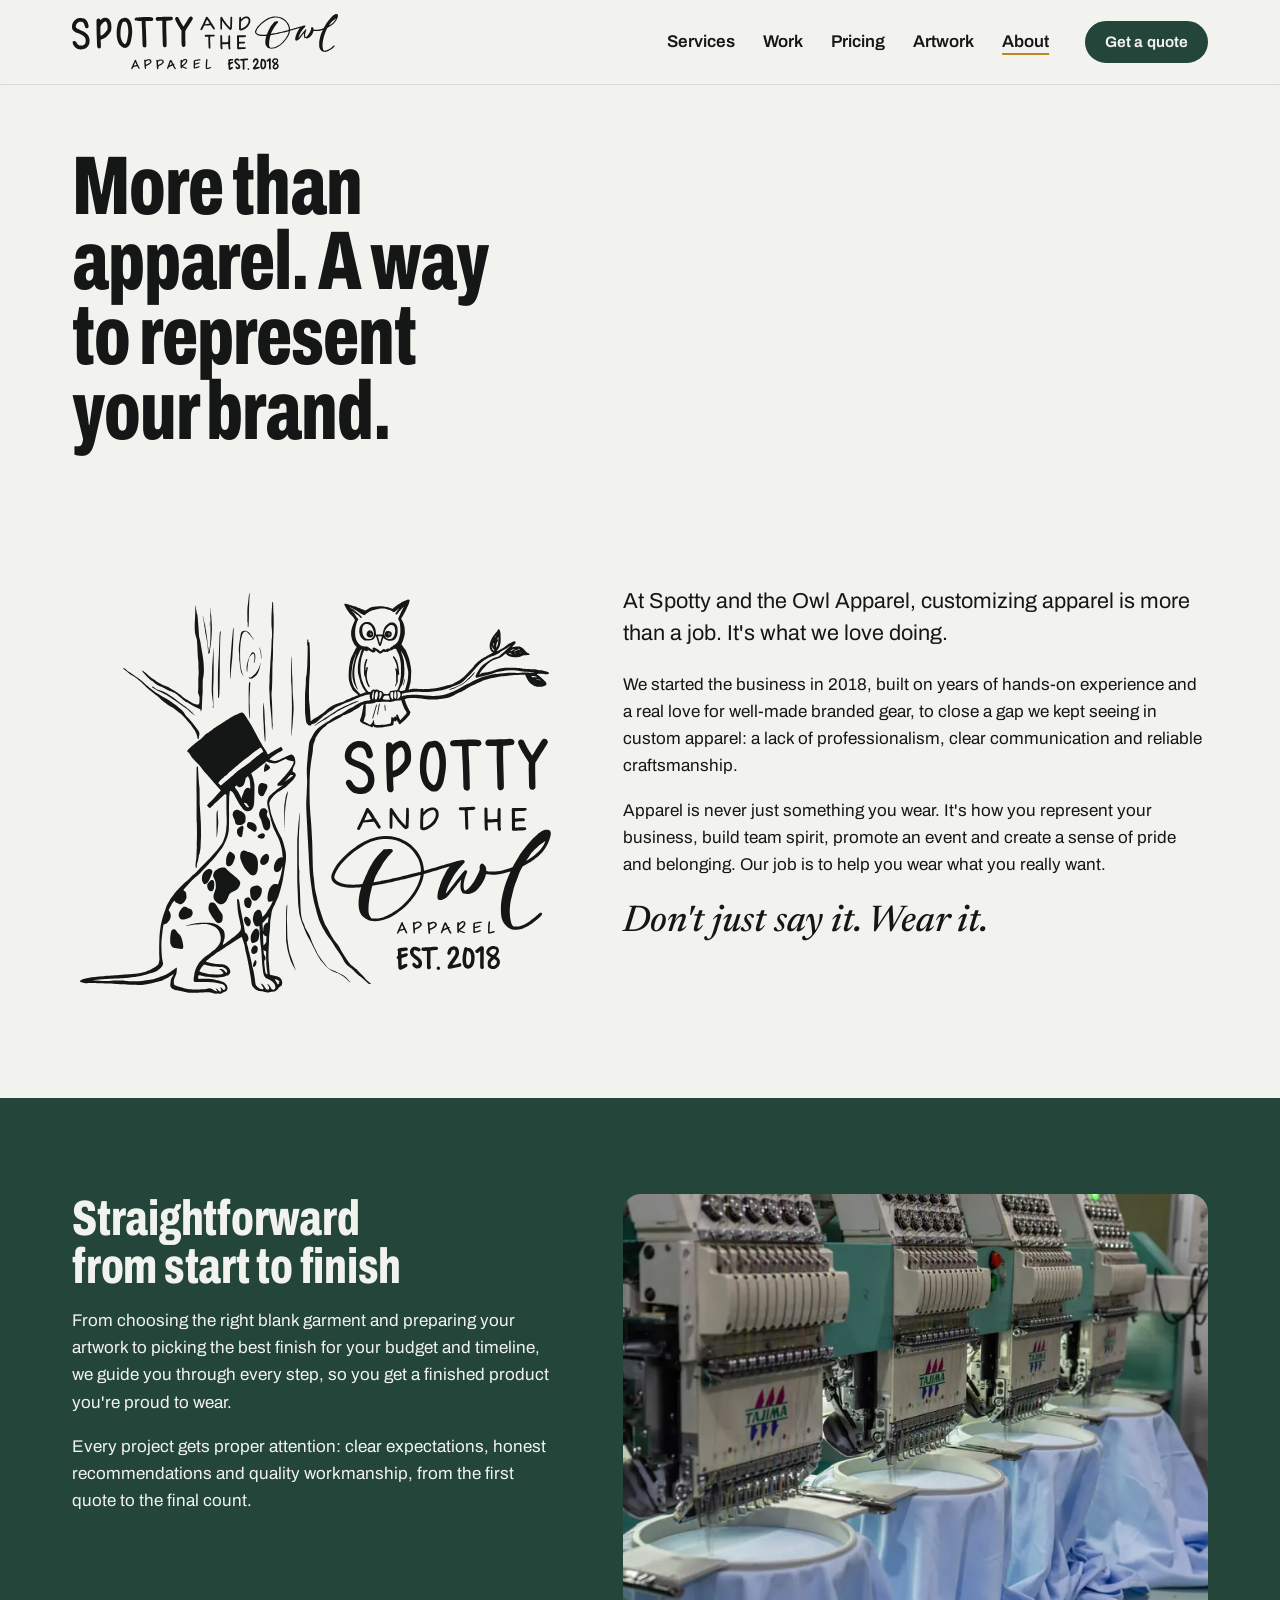
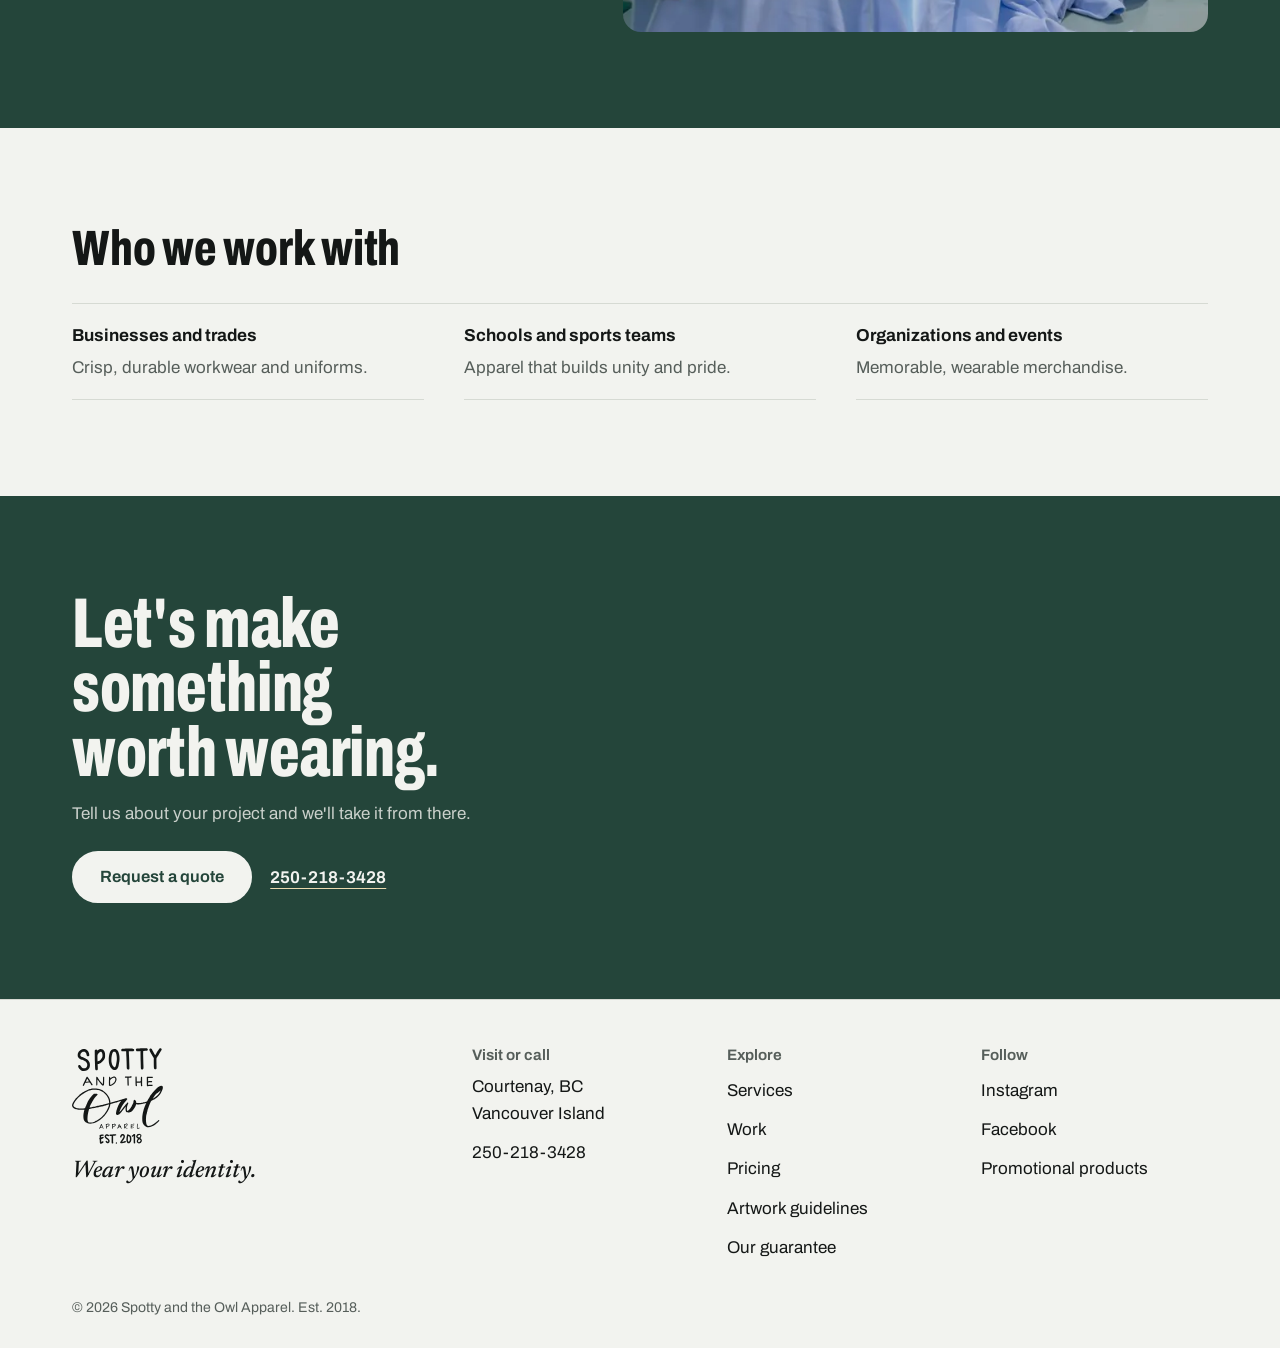
==== about.html @ 44fd43a7 "Share card image description: describe the thread cones Co-Authored-By: Claude Opus 5.5 <noreply@ant" ====
<!doctype html>
<html lang="en-CA">
  <head>
    <meta charset="utf-8" />
    <meta name="viewport" content="width=device-width, initial-scale=1, viewport-fit=cover" />
    <title>About | Spotty and the Owl Apparel</title>
    <meta
      name="description"
      content="Spotty and the Owl Apparel is a family-run custom apparel shop in Courtenay, BC, established in 2018."
    />
    <!-- Share card: what Facebook, iMessage, Slack and others show when someone shares this page.
         These addresses must be absolute (start with https://). If the domain ever changes,
         replace https://spottyandtheowlapparel.com/ everywhere with the new address. -->
    <link rel="canonical" href="https://spottyandtheowlapparel.com/about.html" />
    <meta property="og:type" content="website" />
    <meta property="og:site_name" content="Spotty and the Owl Apparel" />
    <meta property="og:title" content="About | Spotty and the Owl Apparel" />
    <meta
      property="og:description"
      content="Spotty and the Owl Apparel is a family-run custom apparel shop in Courtenay, BC, established in 2018."
    />
    <meta property="og:url" content="https://spottyandtheowlapparel.com/about.html" />
    <meta property="og:image" content="https://spottyandtheowlapparel.com/assets/share-card.jpg?v=6" />
    <meta property="og:image:width" content="1200" />
    <meta property="og:image:height" content="630" />
    <meta
      property="og:image:alt"
      content="Spotty and the Owl: Make something worth wearing. Custom apparel in Courtenay, BC. Spools of brightly coloured embroidery thread, framed in an embroidery hoop."
    />
    <meta name="twitter:card" content="summary_large_image" />
    <!-- Browser tab and home-screen icons (Dan's owl). favicon.ico is the old format some browsers and
         search engines still ask for; the SVG is sharp at any size; the PNGs are for phones. -->
    <link rel="icon" href="favicon.ico" sizes="32x32" />
    <link rel="icon" href="assets/icons/favicon.svg" type="image/svg+xml" />
    <link rel="apple-touch-icon" href="assets/icons/apple-touch-icon.png" />
    <link rel="manifest" href="site.webmanifest" />
    <meta name="theme-color" content="#F2F3EF" media="(prefers-color-scheme: light)" />
    <meta name="theme-color" content="#101916" media="(prefers-color-scheme: dark)" />
    <link rel="preload" href="assets/fonts/archivo.woff2" as="font" type="font/woff2" crossorigin />
    <link rel="stylesheet" href="css/style.css" />
    <script src="js/config.js" defer></script>
    <script src="js/main.js" defer></script>
  </head>
  <body data-page="about">
    <a class="skip" href="#main">Skip to content</a>

    <!-- Top bar: logo, and on wide screens the full navigation -->
    <header class="topbar">
      <div class="wrap topbar-in">
        <a class="brand" href="index.html" aria-label="Spotty and the Owl Apparel, home">
          <span class="brand-mark logo logo-lockup"></span>
        </a>
        <nav class="topnav" aria-label="Main">
          <a href="services.html">Services</a>
          <a href="work.html">Work</a>
          <a href="pricing.html">Pricing</a>
          <a href="artwork.html">Artwork</a>
          <a href="about.html" aria-current="page">About</a>
        </nav>
        <a class="btn btn-sm topbar-cta" href="quote.html">Get a quote</a>
      </div>
    </header>

    <main id="main" tabindex="-1">
      <section class="wrap page-head">
        <h1 class="display">More than apparel. A way to represent your brand.</h1>
      </section>

      <section class="wrap block split about-intro">
        <div
          class="about-logo"
          role="img"
          aria-label="The Spotty and the Owl logo: a Dalmatian in a top hat looking up at an owl on a branch"
        >
          <span class="logo logo-full"></span>
        </div>
        <div class="prose">
          <p class="lede">
            At Spotty and the Owl Apparel, customizing apparel is more than a job. It's what we love doing.
          </p>
          <p>
            We started the business in 2018, built on years of hands-on experience and a real love for well-made branded
            gear, to close a gap we kept seeing in custom apparel: a lack of professionalism, clear communication and
            reliable craftsmanship.
          </p>
          <p>
            Apparel is never just something you wear. It's how you represent your business, build team spirit, promote
            an event and create a sense of pride and belonging. Our job is to help you wear what you really want.
          </p>
          <blockquote class="say">Don't just say it. Wear it.</blockquote>
        </div>
      </section>

      <section class="band" aria-labelledby="start-h">
        <div class="wrap block split">
          <div>
            <h2 id="start-h">Straightforward from start to finish</h2>
            <p>
              From choosing the right blank garment and preparing your artwork to picking the best finish for your
              budget and timeline, we guide you through every step, so you get a finished product you're proud to wear.
            </p>
            <p>
              Every project gets proper attention: clear expectations, honest recommendations and quality workmanship,
              from the first quote to the final count.
            </p>
          </div>
          <div class="band-img">
            <img
              class=""
              src="assets/img/tajima-four-head-800.webp"
              srcset="assets/img/tajima-four-head-800.webp 800w, assets/img/tajima-four-head-1600.webp 1600w"
              sizes="(min-width: 760px) 45vw, 100vw"
              alt="A four-head Tajima embroidery machine stitching light blue shirts"
              loading="lazy"
              decoding="async"
            />
          </div>
        </div>
      </section>

      <section class="wrap block" aria-labelledby="for-h">
        <div class="head"><h2 id="for-h">Who we work with</h2></div>
        <dl class="reasons reasons-3">
          <div>
            <dt>Businesses and trades</dt>
            <dd>Crisp, durable workwear and uniforms.</dd>
          </div>
          <div>
            <dt>Schools and sports teams</dt>
            <dd>Apparel that builds unity and pride.</dd>
          </div>
          <div>
            <dt>Organizations and events</dt>
            <dd>Memorable, wearable merchandise.</dd>
          </div>
        </dl>
      </section>

      <section class="cta">
        <div class="wrap cta-in">
          <h2>Let's make something worth wearing.</h2>
          <p>Tell us about your project and we'll take it from there.</p>
          <div class="actions">
            <a class="btn btn-light" href="quote.html">Request a quote</a>
            <a class="cta-phone" href="tel:+12502183428">250-218-3428</a>
          </div>
          <span class="cta-logo logo logo-full" aria-hidden="true"></span>
        </div>
      </section>
    </main>

    <footer class="footer">
      <div class="wrap footer-in">
        <div class="footer-brand">
          <span class="footer-logo logo logo-wordmark"></span>
          <p class="say">Wear your identity.</p>
        </div>
        <div class="footer-cols">
          <div>
            <h2>Visit or call</h2>
            <p>Courtenay, BC<br />Vancouver Island</p>
            <p><a class="" href="tel:+12502183428">250-218-3428</a></p>
          </div>
          <div>
            <h2>Explore</h2>
            <ul>
              <li><a href="services.html">Services</a></li>
              <li><a href="work.html">Work</a></li>
              <li><a href="pricing.html">Pricing</a></li>
              <li><a href="artwork.html">Artwork guidelines</a></li>
              <li><a href="guarantee.html">Our guarantee</a></li>
            </ul>
          </div>
          <div>
            <h2>Follow</h2>
            <ul>
              <li>
                <a href="https://www.instagram.com/spottyandtheowl_apparel/" target="_blank" rel="noopener"
                  >Instagram</a
                >
              </li>
              <li><a href="https://www.facebook.com/spottyandtheowl" target="_blank" rel="noopener">Facebook</a></li>
              <li>
                <a href="https://www.spottyandtheowlpromotional.com/" target="_blank" rel="noopener"
                  >Promotional products</a
                >
              </li>
            </ul>
          </div>
        </div>
        <p class="footer-small">&copy; <span data-year>2026</span> Spotty and the Owl Apparel. Est. 2018.</p>
      </div>
    </footer>

    <!-- Bottom dock for phones: always within thumb reach -->
    <div class="dock">
      <button class="dock-menu" id="menu-open" type="button" aria-expanded="false" aria-controls="sheet">
        <span class="dock-bars" aria-hidden="true"><i></i><i></i></span>Menu
      </button>
      <a class="btn dock-cta" href="quote.html">Get a quote</a>
    </div>

    <!-- Phone menu sheet -->
    <div class="sheet" id="sheet" hidden>
      <div class="sheet-scrim" data-close></div>
      <nav class="sheet-panel" aria-label="Menu">
        <a href="index.html">Home</a>
        <a href="services.html">Services</a>
        <a href="work.html">Work</a>
        <a href="pricing.html">Pricing</a>
        <a href="artwork.html">Artwork</a>
        <a href="about.html" aria-current="page">About</a>
        <a href="guarantee.html">Our guarantee</a>
        <button class="sheet-close" type="button" data-close>Close menu</button>
      </nav>
    </div>
  </body>
</html>
---- css/style.css ----
/* ==========================================================================
   style.css — Spotty and the Owl Apparel

   Contents
   1. Fonts
   2. Colours (light and dark)
   3. Base
   4. Type
   5. Buttons and links
   6. Top bar, dock and menu sheet
   7. Hero and the embroidery hoop
   8. Home sections
   9. Inner pages (services, work, pricing, artwork, about, policies)
   9b. Price estimator
   10. Quote form
   11. Call to action and footer
   12. Viewer
   13. Wider screens
   14. Reduced motion
   ========================================================================== */

/* 1. Fonts ---------------------------------------------------------------- */

@font-face {
  font-family: "Archivo";
  src: url("../assets/fonts/archivo.woff2") format("woff2");
  font-weight: 100 900;
  font-stretch: 62% 125%;
  font-display: swap;
}
@font-face {
  font-family: "Newsreader";
  src: url("../assets/fonts/newsreader.woff2") format("woff2");
  font-weight: 200 800;
  font-display: swap;
}
@font-face {
  font-family: "Newsreader";
  src: url("../assets/fonts/newsreader-italic.woff2") format("woff2");
  font-weight: 200 800;
  font-style: italic;
  font-display: swap;
}

/* 2. Colours ---------------------------------------------------------------- */

:root {
  --bone: #F2F3EF;        /* page: the Dalmatian's coat */
  --paper: #FBFBF9;       /* raised surfaces */
  --ink: #141716;         /* text, spots, the logo */
  --muted: #565E5A;       /* secondary text */
  --fog: #D6DAD3;         /* lines and borders */
  --spruce: #24453A;      /* island forest: bands and buttons */
  --spruce-ink: #F2F3EF;  /* text on spruce */
  --gold: #B8891F;        /* thread gold: the running stitch, small accents */
  --gold-soft: #E9D9AE;
  --on-spruce-gold: #E9D9AE; /* gold text on the green panels: light in both themes */
  --focus: #B8891F;
  --shadow: 0 1px 0 rgba(20, 23, 22, .06), 0 10px 30px -18px rgba(20, 23, 22, .45);
  color-scheme: light;
}

@media (prefers-color-scheme: dark) {
  :root:not([data-theme="light"]) {
    --bone: #101916;
    --paper: #16231F;
    --ink: #ECEEE8;
    --muted: #A3ADA7;
    --fog: #2A3933;
    --spruce: #2D5547;
    --spruce-ink: #F2F3EF;
    --gold: #D8AE47;
    --gold-soft: #3B3420;
    --focus: #D8AE47;
    --shadow: 0 1px 0 rgba(0, 0, 0, .3), 0 14px 34px -18px rgba(0, 0, 0, .9);
    color-scheme: dark;
  }
}
:root[data-theme="dark"] {
  --bone: #101916; --paper: #16231F; --ink: #ECEEE8; --muted: #A3ADA7; --fog: #2A3933;
  --spruce: #2D5547; --spruce-ink: #F2F3EF; --gold: #D8AE47; --gold-soft: #3B3420; --focus: #D8AE47;
  --shadow: 0 1px 0 rgba(0, 0, 0, .3), 0 14px 34px -18px rgba(0, 0, 0, .9);
  color-scheme: dark;
}

/* 3. Base ------------------------------------------------------------------- */

*, *::before, *::after { box-sizing: border-box; }
html {
  -webkit-text-size-adjust: 100%; scroll-padding-top: 88px;
  /* Never scroll sideways. iPhone Safari pans the whole page left and right unless the page root
     (html) is told not to, not just the body. "clip" stops it without breaking the sticky top bar. */
  overflow-x: clip;
}
@supports not (overflow: clip) {        /* older iPhones (before iOS 16) don't know "clip" */
  html, body { overflow-x: hidden; }
}
body {
  margin: 0;
  background: var(--bone);
  color: var(--ink);
  font: 400 1.0625rem/1.6 "Archivo", system-ui, sans-serif;
  font-stretch: 100%;
  overflow-x: clip;
  padding-bottom: calc(104px + env(safe-area-inset-bottom));  /* room for the phone dock, plus breathing space */
}
img, video, svg { display: block; max-width: 100%; }
[hidden] { display: none !important; }  /* hidden always wins over a display rule */
img { height: auto; }
button, input, textarea, select { font: inherit; color: inherit; }
:focus-visible { outline: 3px solid var(--focus); outline-offset: 3px; border-radius: 4px; }
main:focus { outline: none; }

.wrap {
  width: 100%; max-width: 1200px; margin-inline: auto;
  /* side gutter that also clears a phone notch held sideways */
  padding-left: max(20px, env(safe-area-inset-left, 0px));
  padding-right: max(20px, env(safe-area-inset-right, 0px));
}
.block { padding-block: 64px; }
.sr { position: absolute; width: 1px; height: 1px; overflow: hidden; clip: rect(0 0 0 0); white-space: nowrap; }
.skip { position: absolute; left: 12px; top: -60px; z-index: 50; background: var(--ink); color: var(--bone); padding: 10px 14px; border-radius: 8px; }
.skip:focus { top: 12px; }

/* 4. Type ------------------------------------------------------------------- */

h1, h2, h3 { margin: 0; color: var(--ink); text-wrap: balance; }
.display {
  font-size: clamp(2.9rem, 12.5vw, 6rem);
  font-weight: 800;
  font-stretch: 66%;
  line-height: .9;
  letter-spacing: -.012em;
}
h2 {
  font-size: clamp(2rem, 7.4vw, 3.1rem);
  font-weight: 780;
  font-stretch: 70%;
  line-height: .98;
  letter-spacing: -.005em;
}
h3 { font-size: 1.0625rem; font-weight: 680; margin: 28px 0 10px; }
p { margin: 0 0 1em; max-width: 64ch; }
.lede { font-size: clamp(1.15rem, 3.6vw, 1.35rem); line-height: 1.5; color: var(--ink); max-width: 38ch; }
.note { font-size: .95rem; color: var(--muted); }
.say {
  margin: 24px 0 0;
  font: italic 500 clamp(1.6rem, 5.6vw, 2.3rem)/1.15 "Newsreader", Georgia, serif;
  color: var(--ink);
}
.prose p { max-width: 62ch; }

/* Dalmatian spot bullets: each bullet is a slightly different irregular spot. */
.spots { list-style: none; margin: 0; padding: 0; display: grid; gap: 10px; }
.spots li { position: relative; padding-left: 26px; max-width: 60ch; }
.spots li::before {
  content: ""; position: absolute; left: 2px; top: .5em; width: 11px; height: 10px;
  background: var(--ink);
  border-radius: 58% 42% 55% 45% / 52% 60% 40% 48%;
  transform: rotate(-12deg);
}
.spots li:nth-child(3n+2)::before { width: 9px; height: 11px; border-radius: 45% 55% 40% 60% / 60% 45% 55% 40%; transform: rotate(18deg); }
.spots li:nth-child(3n)::before { width: 12px; height: 9px; border-radius: 62% 38% 50% 50% / 45% 55% 45% 55%; transform: rotate(6deg); }

/* 5. Buttons and links ------------------------------------------------------ */

.btn {
  display: inline-flex; align-items: center; justify-content: center;
  min-height: 52px; padding: 0 26px;
  border-radius: 999px; border: 2px solid var(--spruce);
  background: var(--spruce); color: var(--spruce-ink);
  font-weight: 650; font-size: 1.02rem; text-decoration: none; letter-spacing: .005em;
  cursor: pointer; transition: background .15s, border-color .15s, color .15s;
}
.btn:hover { background: color-mix(in srgb, var(--spruce) 86%, #000); border-color: color-mix(in srgb, var(--spruce) 86%, #000); }
.btn-quiet { background: transparent; color: var(--ink); border-color: var(--ink); }
.btn-quiet:hover { background: var(--ink); color: var(--bone); border-color: var(--ink); }
.btn-light { background: var(--bone); color: var(--spruce); border-color: var(--bone); }
:root .btn-light { background: #F2F3EF; color: #24453A; border-color: #F2F3EF; }
.btn-light:hover { background: #fff; border-color: #fff; }
.btn-sm { min-height: 42px; padding: 0 18px; font-size: .95rem; }
.btn-wide { width: 100%; }
.actions { display: flex; flex-wrap: wrap; gap: 12px; align-items: center; }

a { color: inherit; text-decoration-thickness: 1px; text-underline-offset: 3px; }
.link { font-weight: 650; text-decoration: underline; text-decoration-color: var(--gold); text-decoration-thickness: 2px; text-underline-offset: 5px; }

/* 6. Top bar, dock and menu sheet ------------------------------------------ */

.topbar {
  position: sticky; top: env(safe-area-inset-top, 0px); z-index: 20;
  background: color-mix(in srgb, var(--bone) 92%, transparent);
  backdrop-filter: saturate(1.2) blur(10px);
  -webkit-backdrop-filter: saturate(1.2) blur(10px);
  border-bottom: 1px solid var(--fog);
}
.topbar-in { display: flex; align-items: center; gap: 24px; min-height: 72px; }
.brand { display: block; color: var(--ink); }
/* The logo: the SVG file is used as a stencil (mask) and filled with the text colour,
   so it's black in light mode and white in dark mode from one file. */
.logo {
  display: block; background: currentColor;
  -webkit-mask: center / contain no-repeat; mask: center / contain no-repeat;
}
.logo-wordmark { -webkit-mask-image: url("../assets/logo/wordmark.svg"); mask-image: url("../assets/logo/wordmark.svg"); aspect-ratio: 1266 / 1332; }
/* Top bar: Dan's wordmark set side to side (SPOTTY AND THE Owl, with APPAREL EST. 2018 below),
   which reads far larger than the stacked version at the same height. */
.logo-lockup { -webkit-mask-image: url("../assets/logo/wordmark-horizontal.svg"); mask-image: url("../assets/logo/wordmark-horizontal.svg"); aspect-ratio: 3858 / 812; }
.logo-full { -webkit-mask-image: url("../assets/logo/logo-full.svg"); mask-image: url("../assets/logo/logo-full.svg"); aspect-ratio: 3352 / 2854; }
.brand-mark { height: 48px; }
.topnav, .topbar-cta { display: none; }

.dock {
  position: fixed; z-index: 30;
  left: calc(12px + env(safe-area-inset-left, 0px)); right: calc(12px + env(safe-area-inset-right, 0px));
  bottom: calc(12px + env(safe-area-inset-bottom));
  display: grid; grid-template-columns: auto 1fr; gap: 8px;
  padding: 8px; border-radius: 999px;
  background: color-mix(in srgb, var(--paper) 94%, transparent);
  backdrop-filter: blur(12px); -webkit-backdrop-filter: blur(12px);
  border: 1px solid var(--fog);
  box-shadow: var(--shadow);
}
.dock-menu {
  display: inline-flex; align-items: center; gap: 10px;
  min-height: 52px; padding: 0 22px 0 18px; border-radius: 999px;
  border: 0; background: transparent; font-weight: 650; cursor: pointer;
}
.dock-bars { display: grid; gap: 5px; width: 18px; }
.dock-bars i { display: block; height: 2px; background: currentColor; border-radius: 2px; }
.dock-bars i:last-child { width: 12px; }
.dock-cta { min-height: 52px; }

.sheet { position: fixed; inset: 0; z-index: 40; }
.sheet-scrim { position: absolute; inset: 0; background: rgba(10, 14, 12, .45); opacity: 0; transition: opacity .2s; }
.sheet-panel {
  position: absolute; left: 0; right: 0; bottom: 0;
  display: grid; padding: 18px 16px calc(18px + env(safe-area-inset-bottom));
  background: var(--paper); border-radius: 22px 22px 0 0;
  transform: translateY(100%); transition: transform .22s ease-out;
}
.sheet.open .sheet-scrim { opacity: 1; }
.sheet.open .sheet-panel { transform: none; }
.sheet-panel a {
  padding: 13px 8px; text-decoration: none;
  font-size: 1.6rem; font-weight: 760; font-stretch: 72%; line-height: 1.1;
  border-bottom: 1px solid var(--fog);
}
.sheet-panel a[aria-current="page"] { color: var(--spruce); }
@media (prefers-color-scheme: dark) { :root:not([data-theme="light"]) .sheet-panel a[aria-current="page"] { color: var(--gold); } }
.sheet-close { margin-top: 14px; min-height: 52px; border-radius: 999px; border: 2px solid var(--ink); background: transparent; font-weight: 650; cursor: pointer; }

/* 7. Hero and the embroidery hoop ------------------------------------------- */

.hero {
  display: grid; gap: 26px;
  grid-template-areas: "title" "hoop" "body";
  padding-block: 28px 56px;
}
.hero-text { display: contents; }
.hero .display { grid-area: title; }
.hero .hoop { grid-area: hoop; }
.hero .lede, .hero .actions, .hero-place { grid-column: 1; }
.hero .lede { grid-row: 3; margin: 0; }
.hero .actions { grid-row: 4; }
.hero-place { grid-row: 5; margin: 0; font-size: .95rem; color: var(--muted); }

.hoop { position: relative; width: min(100%, 520px); aspect-ratio: 1; margin-inline: auto; }
.hoop-video {
  position: absolute; inset: 11%;
  width: 78%; height: 78%; object-fit: cover;
  border-radius: 50%; background: var(--fog);
}
.hoop-frame { position: absolute; inset: 0; width: 100%; height: 100%; overflow: visible; }
.hoop-ring { fill: none; stroke: var(--ink); stroke-width: 7; }
.hoop-clasp rect { fill: var(--ink); }
.hoop-stitch {
  fill: none; stroke: var(--gold); stroke-width: 3.2; stroke-linecap: round;
  stroke-dasharray: 9 7;
}
/* The one moment of motion: the running stitch sews itself around the hoop. */
.sew-mask { stroke-dasharray: 1; stroke-dashoffset: 1; animation: sew 2.4s .3s cubic-bezier(.45, .05, .25, 1) forwards; }
@keyframes sew { to { stroke-dashoffset: 0; } }

/* 8. Home sections ----------------------------------------------------------- */

.head { display: grid; gap: 14px; margin-bottom: 30px; }
.head p { margin: 0; color: var(--muted); max-width: 56ch; }
.head-row { display: flex; align-items: end; justify-content: space-between; gap: 16px; }

.methods { list-style: none; margin: 0; padding: 0; display: grid; border-top: 1px solid var(--fog); }
.methods li { border-bottom: 1px solid var(--fog); }
.method { display: grid; grid-template-columns: 84px 1fr; gap: 16px; align-items: center; padding: 14px 0; text-decoration: none; }
.method-img { aspect-ratio: 1; border-radius: 50%; overflow: hidden; background: var(--fog); }
.method-img img { width: 100%; height: 100%; object-fit: cover; }
.method-text { display: grid; gap: 2px; }
.method-text strong { font-size: 1.45rem; font-weight: 760; font-stretch: 72%; line-height: 1.1; }
.method-text span { color: var(--muted); font-size: .98rem; }
.method:hover strong { text-decoration: underline; text-decoration-color: var(--gold); text-decoration-thickness: 2px; text-underline-offset: 4px; }

.band { background: var(--spruce); color: var(--spruce-ink); }
.band h2, .band h3 { color: var(--spruce-ink); }
.band .head p, .band .note { color: color-mix(in srgb, var(--spruce-ink) 78%, transparent); }
.band .spots li::before { background: var(--spruce-ink); }
.band .link { text-decoration-color: var(--gold-soft); }
.band-img img { width: 100%; border-radius: 18px; aspect-ratio: 4 / 3; object-fit: cover; }
.band-img.contain img { object-fit: contain; background: #fff; }

.who-tabs {
  display: flex; gap: 8px; overflow-x: auto; scrollbar-width: none;
  margin: 0 -20px 22px; padding: 2px 20px;
}
.who-tabs::-webkit-scrollbar { display: none; }
.who-tabs button {
  flex: none; min-height: 46px; padding: 0 18px; border-radius: 999px; cursor: pointer;
  border: 1.5px solid color-mix(in srgb, var(--spruce-ink) 45%, transparent);
  background: transparent; color: var(--spruce-ink); font-weight: 600;
}
.who-tabs button[aria-selected="true"] { background: var(--spruce-ink); color: #24453A; border-color: var(--spruce-ink); }
.who-panel { display: grid; gap: 20px; }
.who-img img { width: 100%; aspect-ratio: 4 / 3; object-fit: cover; border-radius: 18px; }
.who-panel p { font: italic 500 clamp(1.35rem, 4.6vw, 1.9rem)/1.25 "Newsreader", Georgia, serif; margin: 0; max-width: 30ch; }

.strip {
  display: grid; grid-auto-flow: column; grid-auto-columns: 72%;
  gap: 14px; overflow-x: auto; scroll-snap-type: x mandatory;
  padding: 0 20px 8px; scroll-padding-inline: 20px; scrollbar-width: none;
}
.strip::-webkit-scrollbar { display: none; }
.strip-item { margin: 0; scroll-snap-align: start; }
.strip-controls { display: flex; align-items: center; gap: 8px; }
.strip-controls .link { margin-right: 8px; }
.circ {
  display: inline-grid; place-items: center; width: 44px; height: 44px; padding: 0;
  border-radius: 50%; border: 1.5px solid var(--fog); background: transparent; color: var(--ink); cursor: pointer;
}
.circ:hover { border-color: var(--ink); }
.strip-controls .circ { display: none; }  /* phones swipe; the arrows show from 760px up */
.circ svg { width: 20px; height: 20px; fill: none; stroke: currentColor; stroke-width: 2; stroke-linecap: round; stroke-linejoin: round; }
.strip-item img { width: 100%; aspect-ratio: 4 / 5; object-fit: cover; border-radius: 16px; background: var(--fog); }
.strip-item figcaption { display: grid; padding-top: 10px; font-size: .95rem; color: var(--muted); }
.strip-item figcaption strong { color: var(--ink); font-weight: 650; }

.split { display: grid; gap: 28px; }
.reasons { margin: 0; display: grid; gap: 0; border-top: 1px solid var(--fog); }
.reasons > div { padding: 18px 0; border-bottom: 1px solid var(--fog); }
.reasons dt { font-weight: 680; font-size: 1.08rem; }
.reasons dd { margin: 4px 0 0; color: var(--muted); max-width: 52ch; }

/* 9. Inner pages ------------------------------------------------------------- */

.page-head { padding-block: 36px 28px; display: grid; gap: 20px; }
.page-head .display { font-size: clamp(2.6rem, 11vw, 5.2rem); max-width: 14ch; }
.page-head .lede { margin: 0; color: var(--muted); max-width: 46ch; }

.jump { display: flex; gap: 8px; overflow-x: auto; scrollbar-width: none; padding-bottom: 8px; }
.jump::-webkit-scrollbar { display: none; }
.jump a {
  flex: none; min-height: 42px; display: inline-flex; align-items: center;
  padding: 0 16px; border-radius: 999px; border: 1.5px solid var(--fog);
  text-decoration: none; font-weight: 600; font-size: .95rem;
}
.jump a:hover { border-color: var(--ink); }

.service { display: grid; gap: 24px; padding-block: 48px; border-bottom: 1px solid var(--fog); }
.service-img img { width: 100%; aspect-ratio: 4 / 3; object-fit: cover; border-radius: 18px; background: var(--fog); }
.service-text h3 { margin-top: 22px; }
.service-text .note { margin-top: 20px; padding-top: 14px; border-top: 1px solid var(--fog); }

.table { width: 100%; border-collapse: collapse; font-size: 1rem; }
.table th, .table td { text-align: left; padding: 14px 12px 14px 0; border-bottom: 1px solid var(--fog); vertical-align: top; }
.table thead th { font-size: .9rem; color: var(--muted); font-weight: 600; padding-top: 0; }
.table tbody th { font-weight: 680; width: 38%; }

.promo { display: grid; gap: 24px; align-items: center; }
.promo-img img { width: 100%; aspect-ratio: 16 / 10; object-fit: cover; border-radius: 18px; }
.promo h2 { margin-bottom: 14px; }

.filters { display: flex; flex-wrap: wrap; gap: 8px; margin-bottom: 22px; }  /* wraps on the smallest phones */
.filters button {
  min-height: 44px; padding: 0 18px; border-radius: 999px; cursor: pointer;
  border: 1.5px solid var(--fog); background: transparent; font-weight: 600;
}
.filters button[aria-pressed="true"] { background: var(--ink); color: var(--bone); border-color: var(--ink); }
.gallery { list-style: none; margin: 0 0 64px; padding: 0; display: grid; gap: 22px; }
.tile { display: block; width: 100%; padding: 0; border: 0; background: none; text-align: left; cursor: zoom-in; }
.tile img { width: 100%; aspect-ratio: 4 / 5; object-fit: cover; border-radius: 16px; background: var(--fog); }
.tile-cap { display: grid; padding-top: 10px; color: var(--muted); font-size: .95rem; }
.tile-cap strong { color: var(--ink); font-weight: 650; }

.formats { display: grid; gap: 16px; }
.format-group { padding: 22px; border-radius: 18px; border: 1.5px solid var(--fog); }
.format-group h3 { margin: 0 0 14px; }
.format-best { border-color: var(--gold); background: color-mix(in srgb, var(--gold-soft) 45%, transparent); }
.format-list { margin: 0; display: grid; gap: 12px; }
.format-list > div { display: grid; grid-template-columns: 64px 1fr; gap: 12px; align-items: baseline; }
.format-list dt { font-weight: 800; font-stretch: 72%; font-size: 1.5rem; line-height: 1; }
.format-list dd { margin: 0; color: var(--muted); }

.card-cta { padding: 26px; border-radius: 18px; background: var(--paper); border: 1px solid var(--fog); align-self: start; }
.card-cta p { font: italic 500 1.5rem/1.2 "Newsreader", Georgia, serif; }

.about-logo { color: var(--ink); padding: 8px; }
.about-logo .logo { width: 100%; max-width: 520px; margin-inline: auto; }
.reasons-3 { border-top: 1px solid var(--fog); }

.policy { padding-block: 24px 64px; }
.policy section { padding-block: 32px; border-bottom: 1px solid var(--fog); }
.policy section:last-child { border-bottom: 0; }
.policy h2 { margin-bottom: 18px; }
.policy .spots { margin-bottom: 1em; }
.plain-ol { margin: 0 0 1em; padding-left: 1.4em; display: grid; gap: 10px; max-width: 62ch; }
.plain-ol li::marker { font-weight: 700; color: var(--muted); }

/* 9b. Price estimator (Pricing page) ------------------------------------------
   Phones get a slim price strip (.est-live) that stays pinned while choosing options. */

.est-wrap { padding-block: 8px 56px; }
.est { display: grid; gap: 28px; padding: 24px 20px; border-radius: 22px; background: var(--paper); border: 1px solid var(--fog); }
.est-head h2 { margin-bottom: 8px; }
.est-head p { margin: 0; color: var(--muted); }
.est-form { display: grid; gap: 4px; }
.est-form fieldset { border: 0; margin: 0; padding: 14px 0 16px; border-top: 1px solid var(--fog); display: grid; gap: 12px; }
.est-form legend { float: left; width: 100%; padding: 0; font-weight: 650; font-size: 1rem; margin-bottom: 2px; }
.est-form legend + * { clear: both; }
.est-qty { display: flex; align-items: center; gap: 8px; }
.est-qty input { width: 110px; min-height: 52px; text-align: center; font-size: 1.35rem; font-weight: 700; border: 1.5px solid var(--fog); border-radius: 12px; background: var(--bone); }
.est-step { width: 52px; height: 52px; border-radius: 50%; border: 1.5px solid var(--fog); background: transparent; font-size: 1.5rem; cursor: pointer; color: var(--ink); }
.est-presets button { min-height: 40px; padding: 0 14px; border-radius: 999px; border: 1.5px solid var(--fog); background: transparent; color: var(--ink); font-weight: 600; cursor: pointer; }
.est-presets button[aria-pressed="true"] { border-color: var(--ink); }
.check input:disabled + span { opacity: .4; cursor: not-allowed; text-decoration: line-through; }
.est-why { margin: 0; font-size: .95rem; color: var(--muted); }
.est-result {
  align-self: start; padding: 24px; border-radius: 18px; background: var(--spruce); color: var(--spruce-ink);
  display: grid; gap: 6px;
}
.est-label { margin: 0; font-size: .95rem; opacity: .8; }
.est-each { margin: 0; display: flex; align-items: baseline; gap: 10px; flex-wrap: wrap; }
.est-each span { font-size: clamp(2.4rem, 9vw, 3.4rem); font-weight: 800; font-stretch: 66%; line-height: 1; }
.est-each small { font-size: 1.05rem; opacity: .85; }
.est-total { margin: 4px 0 0; font-weight: 600; }
.est-setup, .est-nudge { margin: 0; font-size: .95rem; opacity: .85; }
.est-nudge:empty { display: none; }
.est-nudge { color: var(--on-spruce-gold); opacity: 1; }
.est-cta { justify-self: start; margin-top: 12px; }
.est-fine { margin: 6px 0 0; font-size: .85rem; opacity: .75; }
@media (min-width: 760px) {
  .est { grid-template-columns: 1.4fr 1fr; column-gap: 40px; padding: 36px; }
  .est-head { grid-column: 1 / -1; }
  .est-result { position: sticky; top: 108px; padding: 30px; }
}

.est-qty input::-webkit-outer-spin-button, .est-qty input::-webkit-inner-spin-button { -webkit-appearance: none; margin: 0; }
.est-qty input { -moz-appearance: textfield; appearance: textfield; }
.est-live {
  position: sticky; top: calc(80px + env(safe-area-inset-top, 0px)); z-index: 3;
  display: flex; align-items: baseline; gap: 8px; margin: -8px -8px 0; padding: 10px 14px; border-radius: 14px;
  background: var(--spruce); color: var(--spruce-ink); box-shadow: var(--shadow);
}
.est-live strong { font-size: 1.5rem; font-weight: 800; font-stretch: 66%; }
.est-live span { font-size: .9rem; opacity: .85; }
@media (min-width: 760px) { .est-live { display: none; } }

/* 10. Quote form ------------------------------------------------------------ */

.quote-layout { display: grid; gap: 40px; padding-bottom: 72px; }
.form { display: grid; gap: 14px; }
.form fieldset { margin: 0; padding: 22px 0 26px; border: 0; border-top: 1px solid var(--fog); display: grid; gap: 16px; }
.form legend { float: left; width: 100%; padding: 0; margin-bottom: 4px; font-size: 1.55rem; font-weight: 760; font-stretch: 72%; line-height: 1.1; }
.form legend + * { clear: both; }
.grid2 { display: grid; gap: 16px; }
.field { display: grid; gap: 6px; font-weight: 600; font-size: .98rem; }
.field-label { margin: 4px 0 -6px; font-weight: 600; font-size: .98rem; }
.opt { font-weight: 400; color: var(--muted); font-size: .9rem; }
.field input, .field textarea {
  width: 100%; min-height: 52px; padding: 12px 14px;
  border: 1.5px solid var(--fog); border-radius: 12px; background: var(--paper);
  font-weight: 400; font-size: 1.0625rem;  /* 17px stops phones zooming in */
}
.field textarea { resize: vertical; line-height: 1.5; }
.field input::placeholder, .field textarea::placeholder { color: color-mix(in srgb, var(--muted) 75%, transparent); }
.field input:focus, .field textarea:focus { border-color: var(--ink); outline: none; box-shadow: 0 0 0 3px color-mix(in srgb, var(--gold) 40%, transparent); }
.field [aria-invalid="true"] { border-color: #B3261E; }
@media (prefers-color-scheme: dark) { :root:not([data-theme="light"]) .field [aria-invalid="true"] { border-color: #F2B8B5; } }

.checks { display: flex; flex-wrap: wrap; gap: 8px; }
.check { position: relative; }
.check input { position: absolute; opacity: 0; inset: 0; margin: 0; cursor: pointer; }
.check span {
  display: inline-flex; align-items: center; min-height: 44px; padding: 0 16px;
  border-radius: 999px; border: 1.5px solid var(--fog); background: var(--paper);
  font-size: .97rem; cursor: pointer; user-select: none;
}
.check input:checked + span { background: var(--spruce); border-color: var(--spruce); color: var(--spruce-ink); }
.check input:focus-visible + span { outline: 3px solid var(--focus); outline-offset: 2px; }

.drop {
  position: relative; display: grid; gap: 4px; justify-items: start;
  padding: 22px; border-radius: 16px; border: 2px dashed var(--fog); background: var(--paper); cursor: pointer;
}
.drop:hover, .drop:focus-within { border-color: var(--gold); }
.drop input { position: absolute; inset: 0; opacity: 0; cursor: pointer; }
.drop-main { font-weight: 700; font-size: 1.1rem; }
.drop-sub { color: var(--muted); font-size: .95rem; }
.drop-sub a { position: relative; z-index: 1; }
.drop-files { font-size: .95rem; font-weight: 600; }
.drop-files:empty { display: none; }

.form-error { margin: 0; padding: 14px 16px; border-radius: 12px; background: #FBE9E7; color: #7A1C14; font-weight: 600; }
@media (prefers-color-scheme: dark) { :root:not([data-theme="light"]) .form-error { background: #3A1E1B; color: #F2B8B5; } }

.aside { align-self: start; }
.aside h2 { font-size: 1.9rem; margin-bottom: 18px; }
.steps { list-style: none; counter-reset: step; margin: 0; padding: 0; display: grid; gap: 0; }
.steps li { counter-increment: step; display: grid; grid-template-columns: 40px 1fr; column-gap: 12px; padding: 14px 0; border-top: 1px solid var(--fog); }
.steps li::before {
  content: counter(step); grid-row: span 2;
  font-weight: 800; font-stretch: 66%; font-size: 1.7rem; line-height: 1; color: var(--gold);
}
.steps strong { font-weight: 680; }
.steps span { color: var(--muted); font-size: .97rem; }
.aside-call { margin-top: 26px; padding: 22px; border-radius: 18px; background: var(--paper); border: 1px solid var(--fog); }
.aside-call p { margin: 0 0 4px; color: var(--muted); }
.big-phone { font-size: 2rem; font-weight: 800; font-stretch: 70%; text-decoration: none; }

.sent { padding: 28px; border-radius: 18px; background: var(--paper); border: 1px solid var(--fog); display: grid; gap: 4px; justify-items: start; }
.sent h2 { font-size: clamp(1.8rem, 6vw, 2.4rem); margin-bottom: 10px; }
.sent:focus { outline: none; }

/* 11. Call to action and footer ---------------------------------------------- */

.cta { background: var(--spruce); color: var(--spruce-ink); }
.cta-in { padding-block: 64px; display: grid; gap: 14px; }
.cta h2 { color: var(--spruce-ink); font-size: clamp(2.3rem, 9vw, 4.4rem); font-stretch: 66%; font-weight: 800; line-height: .92; max-width: 15ch; }
.cta p { color: color-mix(in srgb, var(--spruce-ink) 80%, transparent); margin: 0 0 10px; }
.cta-logo { display: none; }
.why-img img { width: 100%; max-width: 420px; aspect-ratio: 4 / 5; object-fit: cover; object-position: top; border-radius: 18px; margin-top: 28px; }
.cta-phone { color: var(--spruce-ink); font-weight: 650; text-decoration-color: var(--gold-soft); text-underline-offset: 5px; padding: 12px 6px; }

.footer { border-top: 1px solid var(--fog); }
.footer-in { padding-block: 48px 28px; display: grid; gap: 32px; }
.footer-logo { display: block; color: var(--ink); }
.footer-logo { height: 96px; }
.footer-brand .say { margin-top: 14px; font-size: 1.5rem; }
.footer-cols { display: grid; grid-template-columns: 1fr 1fr; gap: 28px; }
/* Phones: "Visit or call" spans the full width; Explore and Follow sit side by side under it. */
.footer-cols > div:first-child { grid-column: 1 / -1; }
.footer-brand { display: flex; align-items: center; gap: 22px; }
.footer-brand .footer-logo { flex: none; height: 80px; }
.footer-brand .say { margin-top: 0; }
.footer-cols h2 { font-size: .95rem; font-weight: 650; font-stretch: 100%; color: var(--muted); margin-bottom: 10px; letter-spacing: 0; }
.footer-cols ul { list-style: none; margin: 0; padding: 0; display: grid; gap: 4px; }
.footer-cols a { text-decoration: none; display: inline-block; padding: 4px 0; }
.footer-cols a:hover { text-decoration: underline; text-decoration-color: var(--gold); }
.footer-cols p { margin: 0 0 8px; }
.footer-small { font-size: .88rem; color: var(--muted); margin: 0; }

/* 12. Viewer ---------------------------------------------------------------- */

.viewer {
  width: 100vw; height: 100dvh; max-width: none; max-height: none; margin: 0; padding: 20px;
  border: 0; background: rgba(8, 11, 10, .94); color: #F2F3EF;
  display: none; place-items: center; align-content: center; gap: 12px;
}
.viewer[open] { display: grid; }
.viewer::backdrop { background: transparent; }
.viewer img { max-width: 100%; max-height: calc(100dvh - 150px); width: auto; border-radius: 12px; }
.viewer p { margin: 0; text-align: center; }
.viewer-close {
  position: fixed; left: 50%; transform: translateX(-50%);
  bottom: calc(18px + env(safe-area-inset-bottom));
  min-height: 52px; padding: 0 28px; border-radius: 999px;
  border: 2px solid #F2F3EF; background: transparent; color: #F2F3EF; font-weight: 650; cursor: pointer;
}

/* 13. Wider screens ------------------------------------------------------------ */

@media (min-width: 560px) {
  .grid2 { grid-template-columns: 1fr 1fr; }
  .strip { grid-auto-columns: 44%; }
  .gallery { grid-template-columns: 1fr 1fr; }
  .formats { grid-template-columns: 1fr 1fr; }
}

@media (min-width: 760px) {
  body { padding-bottom: 0; }
  .dock { display: none; }
  .wrap { padding-left: max(32px, env(safe-area-inset-left, 0px)); padding-right: max(32px, env(safe-area-inset-right, 0px)); }
  .block { padding-block: 96px; }
  .topbar-in { min-height: 84px; }
  .brand-mark { height: 56px; }
  .topnav { display: flex; gap: 4px; margin-left: auto; }
  .topnav a { padding: 10px 12px; text-decoration: none; font-weight: 600; border-radius: 8px; }
  .topnav a:hover { text-decoration: underline; text-decoration-color: var(--gold); text-decoration-thickness: 2px; text-underline-offset: 6px; }
  .topnav a[aria-current="page"] { text-decoration: underline; text-decoration-color: var(--gold); text-decoration-thickness: 2px; text-underline-offset: 6px; }
  .topbar-cta { display: inline-flex; }
  .strip-controls .circ { display: inline-grid; }

  .hero {
    grid-template-columns: 1.05fr 1fr; grid-template-areas: none;
    align-items: center; column-gap: 56px; row-gap: 22px; padding-block: 48px 96px;
  }
  .hero .display { grid-area: auto; grid-column: 1; grid-row: 1; align-self: end; }
  .hero .hoop { grid-area: auto; grid-column: 2; grid-row: 1 / span 4; }
  .hero .lede { grid-row: 2; }
  .hero .actions { grid-row: 3; }
  .hero-place { grid-row: 4; align-self: start; }

  .methods { grid-template-columns: repeat(5, 1fr); border-top: 0; gap: 20px; }
  .methods li { border-bottom: 0; }
  .method { grid-template-columns: 1fr; gap: 14px; padding: 0; align-items: start; }
  /* Desktop: each round photo and its caption form one centred badge. */
  .method { justify-items: center; text-align: center; }
  .method-img { width: 100%; }
  .method-text span { text-wrap: balance; }

  .split { grid-template-columns: 1fr 1.2fr; gap: 64px; align-items: start; }
  .who { display: grid; }
  .who-tabs { margin: 0 0 28px; padding: 2px 0; flex-wrap: wrap; }
  .who-panel { grid-template-columns: 1.15fr 1fr; gap: 48px; align-items: center; }

  .strip { grid-auto-columns: 30%; padding-inline: max(32px, calc((100vw - 1200px) / 2 + 32px)); scroll-padding-inline: max(32px, calc((100vw - 1200px) / 2 + 32px)); scrollbar-width: thin; }

  .page-head { padding-block: 64px 40px; }
  .service { grid-template-columns: 1fr 1fr; gap: 56px; align-items: center; padding-block: 72px; }
  .service-flip .service-img { order: 2; }
  .promo { grid-template-columns: 1fr 1fr; gap: 56px; }

  .quote-layout { grid-template-columns: 1.5fr 1fr; gap: 64px; }
  .aside { position: sticky; top: 108px; }

  .cta-in { padding-block: 96px; grid-template-columns: 1fr minmax(260px, 420px); column-gap: 56px; }
  .cta-in > * { grid-column: 1; }
  .cta-logo { display: block; grid-column: 2; grid-row: 1 / span 3; align-self: center; color: var(--spruce-ink); opacity: .9; }
  .cta-logo.logo { width: 100%; }
  .footer-in { grid-template-columns: 1fr 2fr; }
  .footer-cols { grid-template-columns: repeat(3, 1fr); }
  .footer-cols > div:first-child { grid-column: auto; }
  .footer-brand { display: block; }
  .footer-brand .footer-logo { height: 96px; }
  .footer-brand .say { margin-top: 14px; }
  .footer-small { grid-column: 1 / -1; }
  .reasons-3 { grid-template-columns: repeat(3, 1fr); column-gap: 40px; }
}

/* Tablets held upright (760 to 959px): the wide logo leaves no room for the menu and
   "Get a quote" in the top bar, so they use the phone's bottom bar instead. */
@media (min-width: 760px) and (max-width: 959px) {
  .topnav, .topbar-cta { display: none; }
  .dock { display: grid; }
  body { padding-bottom: calc(104px + env(safe-area-inset-bottom)); }
}

@media (min-width: 1100px) {
  .gallery { grid-template-columns: repeat(3, 1fr); }
  .strip { grid-auto-columns: 23%; }
}

/* 14. Reduced motion ------------------------------------------------------------ */

@media (prefers-reduced-motion: reduce) {
  .sew-mask { animation: none; stroke-dashoffset: 0; }
  .sheet-scrim, .sheet-panel, .btn { transition: none; }
}

/* Spacing between section headings and what follows them. */
.split h2, .service-text h2, .promo h2, .policy h2 { margin-bottom: 16px; }
.split > .spots { align-self: center; }

/* On the quote page the dock's own "Get a quote" button would go nowhere, so only the menu shows. */
body[data-page="quote"] .dock { grid-template-columns: 1fr; }
body[data-page="quote"] .dock-cta { display: none; }
body[data-page="quote"] .dock-menu { justify-content: center; }
body:has(.viewer[open]) .dock { display: none; }
body[data-page="about"] .cta-logo { display: none; }

/* Paints the strip above the sticky top bar on phones with a notch. */
body::before { content: ""; position: fixed; inset: 0 0 auto; height: env(safe-area-inset-top, 0px); z-index: 21; background: var(--bone); }
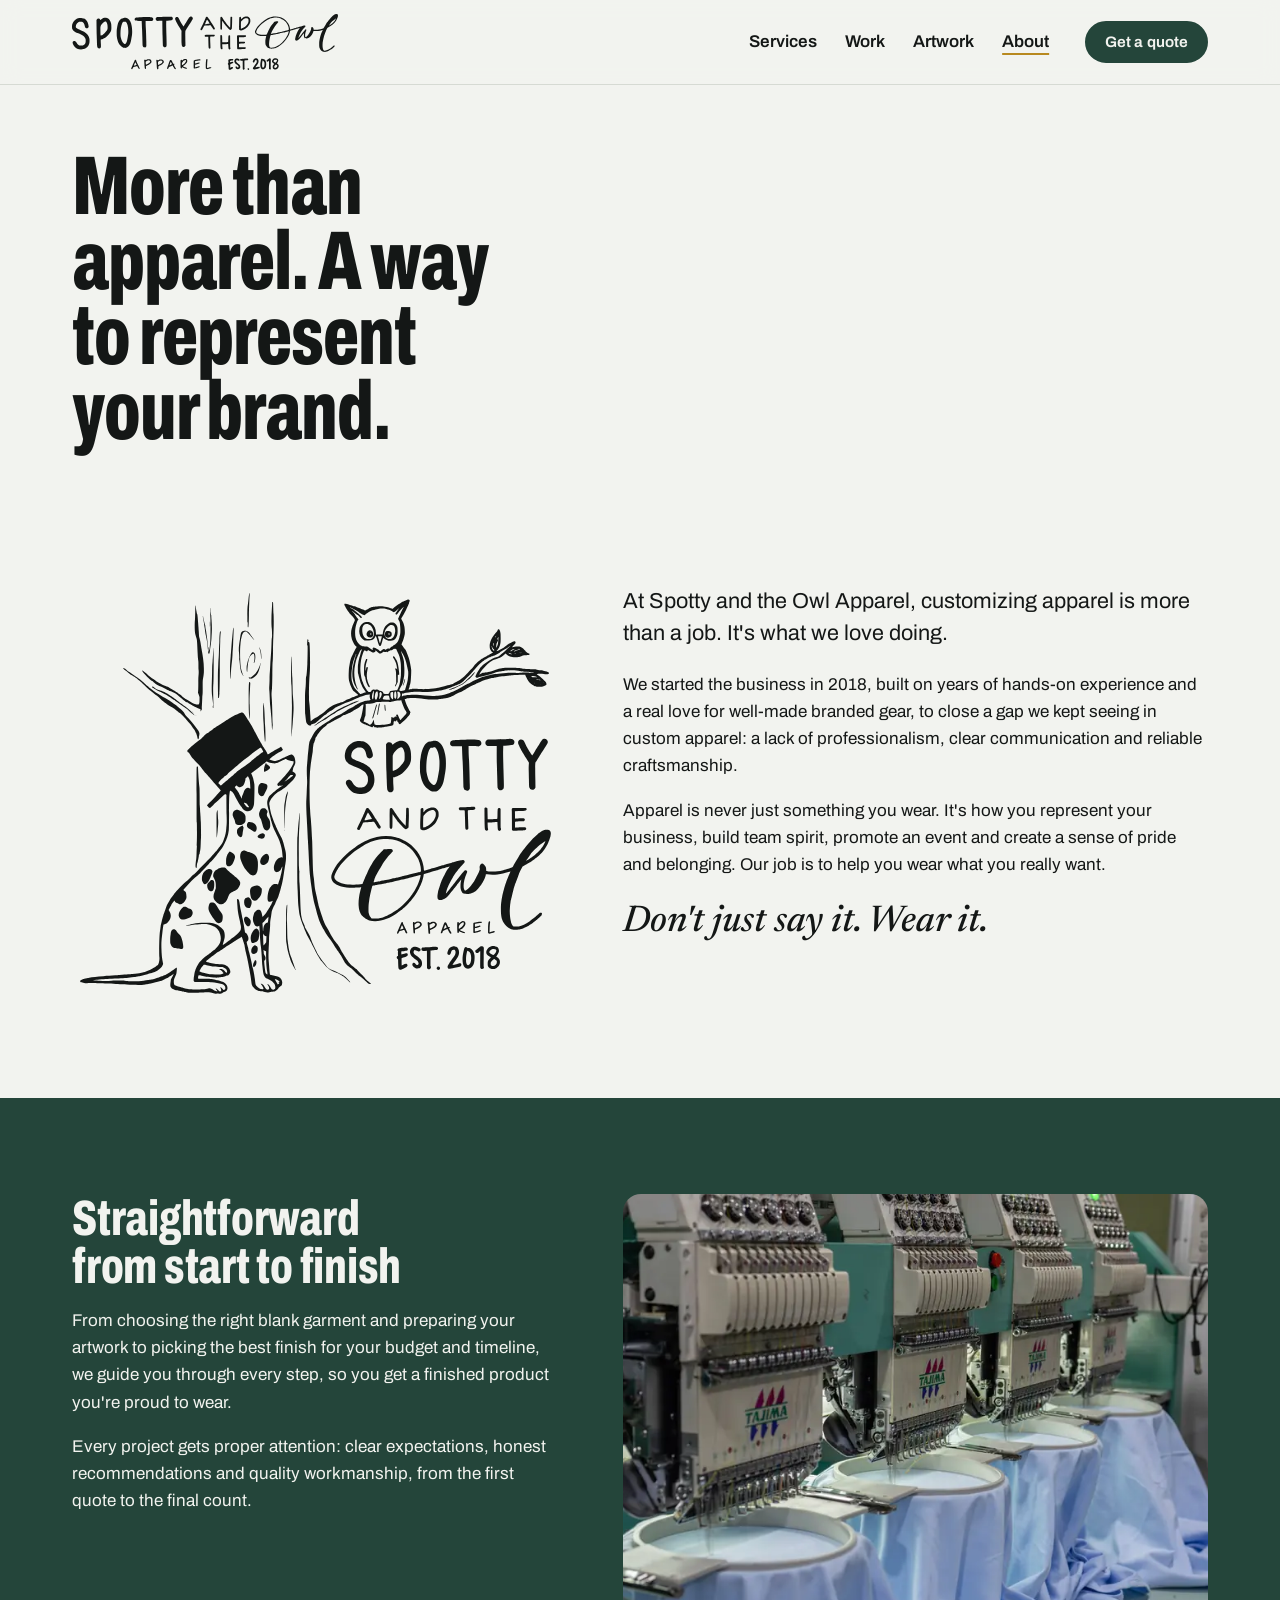
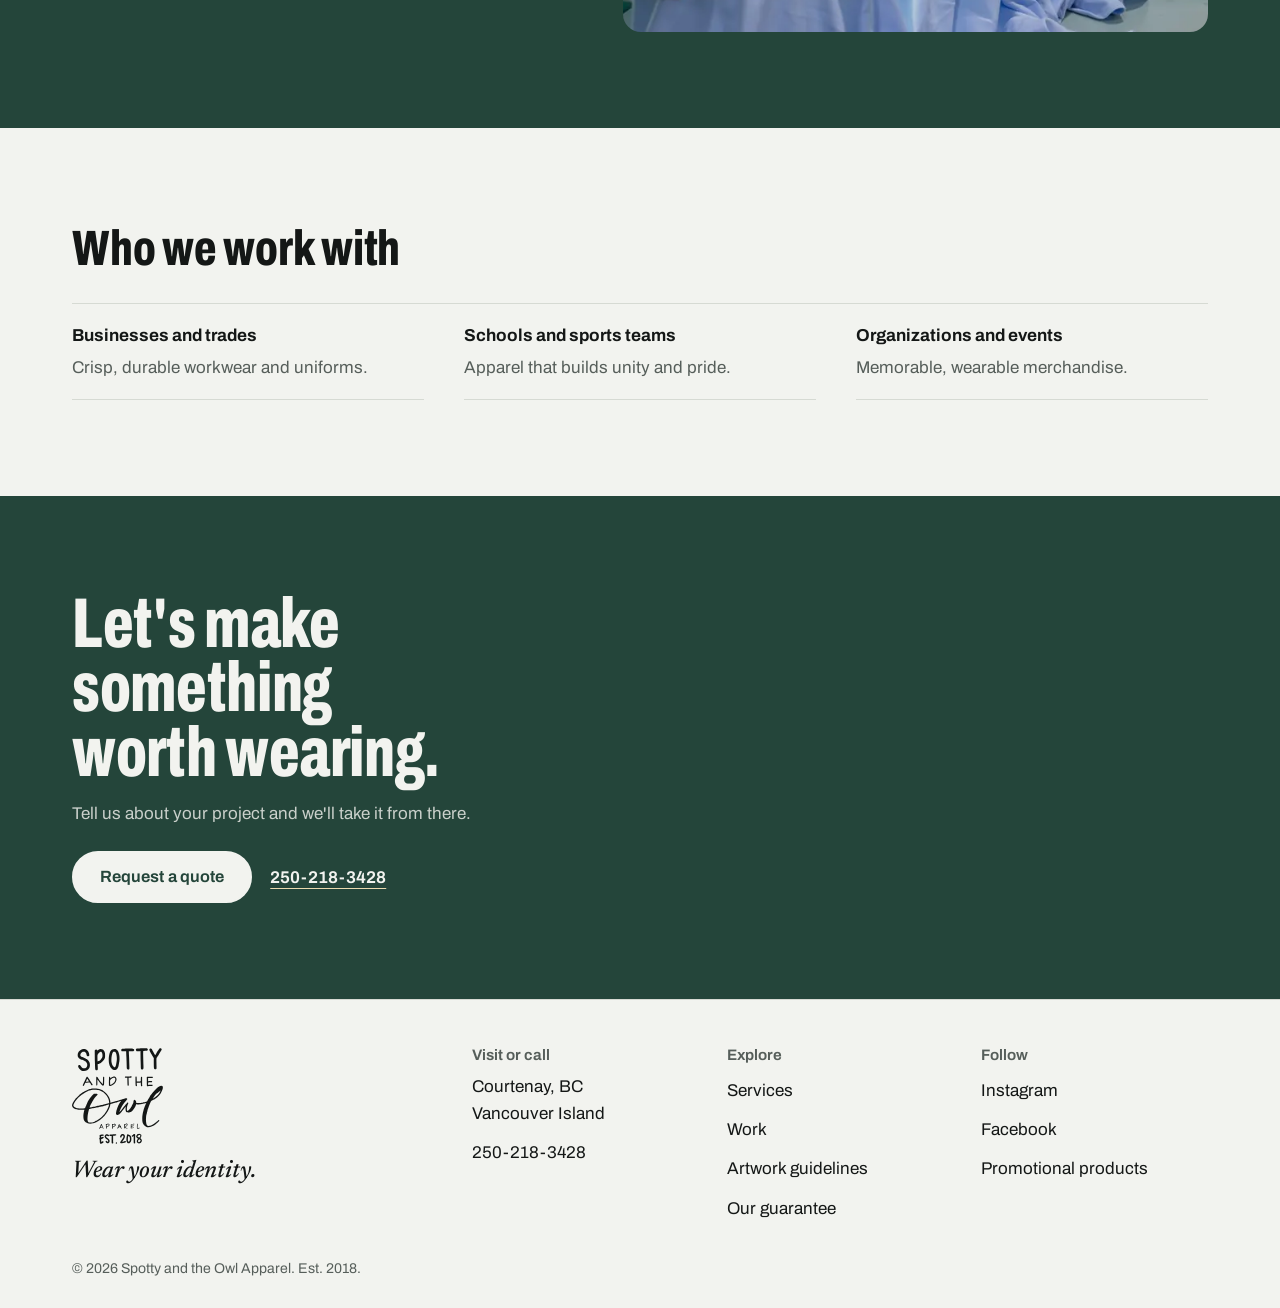
==== commit ba8a1427: "Hide the Pricing page for launch The site goes live without Pricing while Dan sets his real prices. " ====
--- a/about.html
+++ b/about.html
@@ -53,7 +53,6 @@
         <nav class="topnav" aria-label="Main">
           <a href="services.html">Services</a>
           <a href="work.html">Work</a>
-          <a href="pricing.html">Pricing</a>
           <a href="artwork.html">Artwork</a>
           <a href="about.html" aria-current="page">About</a>
         </nav>
@@ -166,7 +165,6 @@
             <ul>
               <li><a href="services.html">Services</a></li>
               <li><a href="work.html">Work</a></li>
-              <li><a href="pricing.html">Pricing</a></li>
               <li><a href="artwork.html">Artwork guidelines</a></li>
               <li><a href="guarantee.html">Our guarantee</a></li>
             </ul>
@@ -207,7 +205,6 @@
         <a href="index.html">Home</a>
         <a href="services.html">Services</a>
         <a href="work.html">Work</a>
-        <a href="pricing.html">Pricing</a>
         <a href="artwork.html">Artwork</a>
         <a href="about.html" aria-current="page">About</a>
         <a href="guarantee.html">Our guarantee</a>
